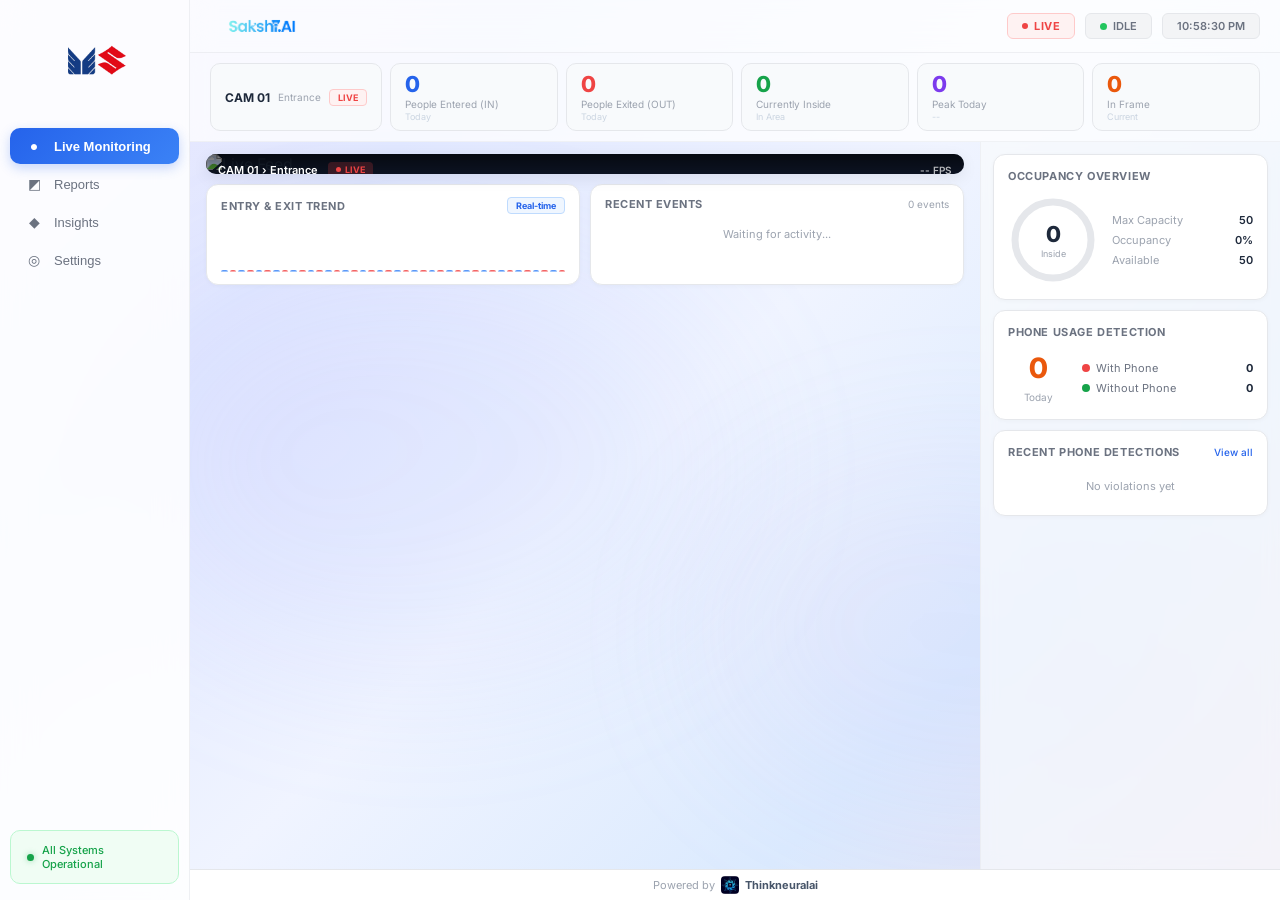
==== templates/index.html @ 78cb06c7 "UI Changes" ====
<!doctype html>
<html lang="en">
<head>
  <meta charset="utf-8"/>
  <meta name="viewport" content="width=device-width,initial-scale=1"/>
  <title>SakshiAI — Live Monitoring</title>
  <link href="https://fonts.googleapis.com/css2?family=Inter:wght@400;500;600;700;800&display=swap" rel="stylesheet">
  <link rel="stylesheet" href="/static/dashboard.css">
</head>
<body>
<div class="shell">
  <!-- Sidebar -->
  <aside class="sidebar">
    <div class="logo"><img src="/static/Maruti.png" alt="Maruti"></div>
    <nav class="nav">
      <button class="nav-btn active" data-page="live"><span class="ico">●</span>Live Monitoring</button>
      <button class="nav-btn" data-page="reports"><span class="ico">◩</span>Reports</button>
      <button class="nav-btn" data-page="insights"><span class="ico">◆</span>Insights</button>
      <button class="nav-btn" data-page="settings"><span class="ico">◎</span>Settings</button>
    </nav>
    <div class="sys-status"><span class="sys-dot"></span>All Systems Operational</div>

  </aside>

  <div class="main">
    <!-- Header -->
    <div class="header">
      <div class="header-left">
        <img src="/static/Sakshi.png" alt="Sakshi AI" style="height:32px;width:auto">
      </div>
      <div class="header-right">
        <span class="live-pill"><span class="lp-dot"></span>LIVE</span>
        <div class="status-pill"><span class="status-dot idle" id="statusDot"></span><span id="statusText">IDLE</span></div>
        <div class="clock-pill" id="clockPill">--:-- PM</div>
      </div>
    </div>

    <!-- Top Stats Bar -->
    <div class="top-stats">
      <div class="ts-cam"><span class="ts-cam-label">CAM 01</span><span class="ts-cam-loc">Entrance</span><span class="ts-live">LIVE</span></div>
      <div class="ts-card"><div class="ts-val blue" id="tsIn">0</div><div class="ts-label">People Entered (IN)</div><div class="ts-sub">Today</div></div>
      <div class="ts-card"><div class="ts-val red" id="tsOut">0</div><div class="ts-label">People Exited (OUT)</div><div class="ts-sub">Today</div></div>
      <div class="ts-card"><div class="ts-val green" id="tsInside">0</div><div class="ts-label">Currently Inside</div><div class="ts-sub">In Area</div></div>
      <div class="ts-card"><div class="ts-val purple" id="tsPeak">0</div><div class="ts-label">Peak Today</div><div class="ts-sub" id="tsPeakTime">--</div></div>
      <div class="ts-card"><div class="ts-val orange" id="tsHeads">0</div><div class="ts-label">In Frame</div><div class="ts-sub">Current</div></div>
    </div>

    <!-- Live Page -->
    <div class="page active" id="pg-live">
      <div class="content">
        <div class="left-col">
          <!-- Video -->
          <div class="video-card">
            <div class="vid-top"><span class="vid-label">CAM 01 › Entrance</span><span class="vid-live"><span class="vl-dot"></span>LIVE</span><span class="vid-fps" id="vidFps">-- FPS</span></div>
            <img id="videoFeed" src="/video_feed" alt="Live Feed">
          </div>

          <!-- Bottom Charts Row -->
          <div class="charts-row">
            <div class="chart-card">
              <div class="cc-header"><span class="cc-title">Entry &amp; Exit Trend</span><span class="cc-badge">Real-time</span></div>
              <div class="chart-bars" id="trendChart"></div>
            </div>
            <div class="chart-card">
              <div class="cc-header"><span class="cc-title">Recent Events</span><span class="cc-link" id="evtCount">0 events</span></div>
              <div class="events-list" id="eventsList"><div class="evt-empty">Waiting for activity...</div></div>
            </div>
          </div>
        </div>

        <!-- Right Panel -->
        <div class="right-col">
          <!-- Occupancy -->
          <div class="rp-card">
            <div class="rp-title">Occupancy Overview</div>
            <div class="occ-row">
              <div class="occ-gauge">
                <svg width="90" height="90" viewBox="0 0 90 90">
                  <defs><linearGradient id="gG" x1="0%" y1="0%" x2="100%" y2="0%"><stop offset="0%" stop-color="#3B82F6"/><stop offset="100%" stop-color="#60A5FA"/></linearGradient></defs>
                  <circle cx="45" cy="45" r="38" fill="none" stroke="#E5E7EB" stroke-width="7"/>
                  <circle id="occRing" cx="45" cy="45" r="38" fill="none" stroke="url(#gG)" stroke-width="7" stroke-linecap="round" stroke-dasharray="239" stroke-dashoffset="239" transform="rotate(-90 45 45)"/>
                </svg>
                <div class="occ-center"><span id="occVal">0</span><small>Inside</small></div>
              </div>
              <div class="occ-details">
                <div class="occ-row-item"><span>Max Capacity</span><span>50</span></div>
                <div class="occ-row-item"><span>Occupancy</span><span id="occPct">0%</span></div>
                <div class="occ-row-item"><span>Available</span><span id="occAvail">50</span></div>
              </div>
            </div>
          </div>

          <!-- Phone Detection -->
          <div class="rp-card">
            <div class="rp-title">Phone Usage Detection</div>
            <div class="phone-row">
              <div class="phone-count"><span class="pc-val" id="phoneTotal">0</span><small>Today</small></div>
              <div class="phone-bars">
                <div class="pb-item"><span class="pb-dot red"></span><span>With Phone</span><span class="pb-num" id="phoneWith">0</span></div>
                <div class="pb-item"><span class="pb-dot green"></span><span>Without Phone</span><span class="pb-num" id="phoneWithout">0</span></div>
              </div>
            </div>
          </div>

          <!-- Recent Violations -->
          <div class="rp-card">
            <div class="rp-title">Recent Phone Detections<span class="rp-link">View all</span></div>
            <div class="viol-list" id="violList"><div class="evt-empty">No violations yet</div></div>
          </div>
        </div>
      </div>
      <div class="footer">Powered by <img src="/static/thinkneuralai_logo.jpg" alt="TNai"> <strong>Thinkneuralai</strong></div>
    </div>

    <!-- Other Pages -->
    <div class="page" id="pg-reports"><div class="placeholder-page"><div class="ph-icon">◩</div><h2>Reports</h2><p>Historical analytics and daily reports</p></div></div>
    <div class="page" id="pg-insights"><div class="placeholder-page"><div class="ph-icon">◆</div><h2>Insights</h2><p>AI-powered trend analysis</p></div></div>
    <div class="page" id="pg-settings"><div class="placeholder-page"><div class="ph-icon">◎</div><h2>Settings</h2><p>System configuration</p></div></div>
  </div>
</div>
<script src="/static/dashboard.js"></script>
</body>
</html>
---- static/dashboard.css ----
*{box-sizing:border-box;margin:0;padding:0}
body{font-family:'Inter',sans-serif;background:linear-gradient(135deg,#EDE9FE 0%,#E0E7FF 25%,#F0F4FF 50%,#DBEAFE 75%,#E8E0F0 100%);color:#1E293B;min-height:100vh;overflow:hidden;position:relative}
body::before,body::after{content:'';position:fixed;border-radius:50%;filter:blur(80px);opacity:.35;z-index:0;pointer-events:none;animation:float 20s ease-in-out infinite}
body::before{width:600px;height:400px;background:linear-gradient(135deg,rgba(196,181,253,.5),rgba(165,180,252,.4),rgba(191,219,254,.3));top:30%;left:10%;animation-delay:0s}
body::after{width:500px;height:350px;background:linear-gradient(135deg,rgba(252,211,220,.4),rgba(196,181,253,.3),rgba(165,180,252,.4));bottom:10%;right:5%;animation-delay:-10s}
@keyframes float{0%,100%{transform:translate(0,0) rotate(0deg)}25%{transform:translate(30px,-20px) rotate(2deg)}50%{transform:translate(-20px,30px) rotate(-1deg)}75%{transform:translate(20px,10px) rotate(1deg)}}

.shell{display:grid;grid-template-columns:190px 1fr;height:100vh;position:relative;z-index:1}

/* Sidebar */
.sidebar{background:rgba(255,255,255,.85);backdrop-filter:blur(16px);display:flex;flex-direction:column;padding:16px 0;border-right:1px solid rgba(229,231,235,.6);height:100vh}
.logo{display:flex;align-items:center;justify-content:center;padding:4px 16px;margin-bottom:24px}
.logo img{width:80px;height:auto;object-fit:contain}
.logo span{font-size:16px;font-weight:800;color:#1E293B;letter-spacing:-.3px}
.nav{display:flex;flex-direction:column;gap:2px;padding:0 10px;flex:1}
.nav-btn{display:flex;align-items:center;gap:10px;padding:10px 14px;border-radius:10px;border:none;background:none;cursor:pointer;color:#6B7280;font-size:13px;font-weight:500;transition:all .15s;width:100%;text-align:left}
.nav-btn:hover{background:#F3F4F6;color:#1E293B}
.nav-btn.active{background:linear-gradient(135deg,#2563EB,#3B82F6);color:#fff;font-weight:600;box-shadow:0 4px 12px rgba(37,99,235,.25)}
.nav-btn .ico{font-size:14px;width:20px;text-align:center}
.sys-status{display:flex;align-items:center;gap:8px;padding:12px 16px;margin:0 10px;border-radius:10px;background:#F0FDF4;font-size:11px;color:#16A34A;font-weight:500;border:1px solid #BBF7D0}
.sys-dot{width:7px;height:7px;border-radius:50%;background:#16A34A;box-shadow:0 0 6px rgba(22,163,74,.4)}
.sidebar-footer{padding:12px 16px;margin-top:12px;border-top:1px solid #E5E7EB;display:flex;align-items:center;justify-content:center}
.client-logo{height:36px;width:auto;object-fit:contain;opacity:.7}

/* Main */
.main{display:flex;flex-direction:column;height:100vh;overflow:hidden}

/* Header */
.header{display:flex;align-items:center;justify-content:space-between;padding:10px 20px;background:rgba(255,255,255,.8);backdrop-filter:blur(12px);border-bottom:1px solid rgba(229,231,235,.6)}
.header-left{display:flex;flex-direction:column;gap:2px}
.page-title{font-size:16px;font-weight:700;color:#1E293B}
.page-sub{font-size:11px;color:#9CA3AF}
.header-right{display:flex;align-items:center;gap:10px}
.live-pill{display:flex;align-items:center;gap:6px;padding:5px 14px;border-radius:6px;background:#FEF2F2;color:#EF4444;font-size:11px;font-weight:700;letter-spacing:.5px;border:1px solid #FECACA}
.lp-dot{width:6px;height:6px;border-radius:50%;background:#EF4444;animation:pulse 1.5s infinite}
.status-pill{display:flex;align-items:center;gap:6px;padding:5px 14px;border-radius:6px;background:#F3F4F6;font-size:11px;font-weight:600;color:#6B7280;border:1px solid #E5E7EB}
.status-dot{width:7px;height:7px;border-radius:50%}
.status-dot.idle{background:#22C55E}.status-dot.active{background:#22C55E;animation:pulse 1.5s infinite}.status-dot.error{background:#EF4444}
.clock-pill{padding:5px 14px;border-radius:6px;background:#F3F4F6;font-size:11px;font-weight:600;color:#6B7280;border:1px solid #E5E7EB}
@keyframes pulse{0%,100%{opacity:1}50%{opacity:.3}}

/* Top Stats */
.top-stats{display:flex;gap:8px;padding:10px 20px;background:rgba(255,255,255,.75);backdrop-filter:blur(10px);border-bottom:1px solid rgba(229,231,235,.5);overflow-x:auto}
.ts-cam{display:flex;align-items:center;gap:8px;padding:8px 14px;background:#F8FAFC;border-radius:10px;border:1px solid #E5E7EB;min-width:140px}
.ts-cam-label{font-size:12px;font-weight:700;color:#1E293B}
.ts-cam-loc{font-size:10px;color:#9CA3AF}
.ts-live{font-size:9px;font-weight:700;color:#EF4444;background:#FEF2F2;padding:2px 8px;border-radius:4px;margin-left:auto;border:1px solid #FECACA}
.ts-card{flex:1;padding:8px 14px;background:#F8FAFC;border-radius:10px;border:1px solid #E5E7EB;min-width:110px}
.ts-val{font-size:22px;font-weight:800;line-height:1.1}
.ts-val.blue{color:#2563EB}.ts-val.red{color:#EF4444}.ts-val.green{color:#16A34A}.ts-val.purple{color:#7C3AED}.ts-val.orange{color:#EA580C}
.ts-label{font-size:10px;color:#9CA3AF;margin-top:2px}
.ts-sub{font-size:9px;color:#CBD5E1;margin-top:1px}

/* Content */
.content{display:grid;grid-template-columns:1fr 300px;flex:1;overflow:hidden}
.left-col{padding:12px 16px;display:flex;flex-direction:column;gap:10px;overflow-y:auto}
.right-col{background:rgba(250,251,252,.7);backdrop-filter:blur(8px);border-left:1px solid rgba(229,231,235,.5);padding:12px;display:flex;flex-direction:column;gap:10px;overflow-y:auto}

/* Video */
.video-card{background:#0F172A;border-radius:12px;overflow:hidden;position:relative;box-shadow:0 4px 16px rgba(0,0,0,.08)}
.video-card img{width:100%;height:auto;object-fit:contain;display:block;max-height:50vh}
.vid-top{position:absolute;top:0;left:0;right:0;display:flex;align-items:center;gap:10px;padding:8px 12px;background:linear-gradient(to bottom,rgba(0,0,0,.6),transparent);z-index:2}
.vid-label{font-size:11px;font-weight:600;color:#fff}
.vid-live{display:flex;align-items:center;gap:4px;font-size:9px;font-weight:700;color:#EF4444;background:rgba(239,68,68,.2);padding:2px 8px;border-radius:4px}
.vl-dot{width:5px;height:5px;border-radius:50%;background:#EF4444;animation:pulse 1.2s infinite}
.vid-fps{margin-left:auto;font-size:10px;color:rgba(255,255,255,.7);font-weight:600}

/* Charts Row */
.charts-row{display:grid;grid-template-columns:1fr 1fr;gap:10px}
.chart-card{background:#fff;border-radius:12px;padding:12px 14px;border:1px solid #E5E7EB;box-shadow:0 1px 4px rgba(0,0,0,.03)}
.cc-header{display:flex;align-items:center;justify-content:space-between;margin-bottom:8px}
.cc-title{font-size:11px;font-weight:700;color:#6B7280;text-transform:uppercase;letter-spacing:.5px}
.cc-badge{font-size:9px;font-weight:700;color:#2563EB;background:#EFF6FF;padding:2px 8px;border-radius:4px;border:1px solid #BFDBFE}
.cc-link{font-size:10px;color:#9CA3AF}
.chart-bars{display:flex;align-items:flex-end;gap:2px;height:50px}
.chart-bar{flex:1;border-radius:2px 2px 0 0;min-height:2px;transition:height .3s}
.chart-bar.in{background:linear-gradient(to top,#BFDBFE,#3B82F6)}
.chart-bar.out{background:linear-gradient(to top,#FECACA,#EF4444)}

/* Events */
.events-list{display:flex;flex-direction:column;gap:6px;max-height:120px;overflow-y:auto}
.evt-item{display:flex;align-items:center;gap:8px;padding:6px 8px;background:#F8FAFC;border-radius:8px;font-size:11px;border:1px solid #F1F5F9}
.evt-dot{width:6px;height:6px;border-radius:50%;flex-shrink:0}
.evt-dot.in{background:#3B82F6}.evt-dot.out{background:#EF4444}.evt-dot.phone{background:#F59E0B}
.evt-text{flex:1;color:#475569}.evt-time{color:#9CA3AF;font-size:10px;white-space:nowrap}
.evt-empty{color:#9CA3AF;font-size:11px;padding:8px;text-align:center}

/* Right Panel Cards */
.rp-card{background:#fff;border-radius:12px;padding:14px;border:1px solid #E5E7EB;box-shadow:0 1px 4px rgba(0,0,0,.03)}
.rp-title{font-size:11px;font-weight:700;color:#6B7280;text-transform:uppercase;letter-spacing:.6px;margin-bottom:12px;display:flex;align-items:center;justify-content:space-between}
.rp-link{font-size:10px;color:#2563EB;cursor:pointer;text-transform:none;letter-spacing:0;font-weight:500}

/* Occupancy Gauge */
.occ-row{display:flex;align-items:center;gap:14px}
.occ-gauge{position:relative;width:90px;height:90px;flex-shrink:0}
.occ-center{position:absolute;top:50%;left:50%;transform:translate(-50%,-50%);text-align:center}
.occ-center span{font-size:22px;font-weight:800;color:#1E293B;display:block}
.occ-center small{font-size:9px;color:#9CA3AF;display:block;margin-top:1px}
.occ-details{flex:1;display:flex;flex-direction:column;gap:6px}
.occ-row-item{display:flex;justify-content:space-between;font-size:11px;color:#9CA3AF}
.occ-row-item span:last-child{color:#1E293B;font-weight:600}

/* Phone Detection */
.phone-row{display:flex;align-items:center;gap:14px}
.phone-count{text-align:center;min-width:60px}
.pc-val{font-size:28px;font-weight:800;color:#EA580C;display:block}
.phone-count small{font-size:10px;color:#9CA3AF}
.phone-bars{flex:1;display:flex;flex-direction:column;gap:6px}
.pb-item{display:flex;align-items:center;gap:6px;font-size:11px;color:#6B7280}
.pb-dot{width:8px;height:8px;border-radius:50%}
.pb-dot.red{background:#EF4444}.pb-dot.green{background:#16A34A}
.pb-num{margin-left:auto;font-weight:700;color:#1E293B}

/* Violations List */
.viol-list{display:flex;flex-direction:column;gap:6px;max-height:140px;overflow-y:auto}
.viol-item{display:flex;align-items:center;gap:8px;padding:6px 8px;background:#F8FAFC;border-radius:8px;font-size:11px;border:1px solid #F1F5F9}
.viol-item .vi-time{color:#9CA3AF;min-width:70px}.viol-item .vi-text{color:#475569;flex:1}
.viol-item .vi-thumb{width:28px;height:28px;border-radius:6px;object-fit:cover}

/* Footer */
.footer{text-align:center;padding:6px;font-size:11px;color:#9CA3AF;border-top:1px solid #E5E7EB;background:#fff;display:flex;align-items:center;justify-content:center;gap:6px;flex-shrink:0}
.footer img{height:18px;width:auto;border-radius:4px}.footer strong{color:#475569}

/* Pages */
.page{display:none}.page.active{display:flex;flex-direction:column;flex:1;overflow:hidden}
.placeholder-page{flex:1;display:flex;align-items:center;justify-content:center;flex-direction:column;gap:14px;padding:40px}
.ph-icon{width:64px;height:64px;border-radius:16px;background:#F3F4F6;display:flex;align-items:center;justify-content:center;font-size:24px;color:#2563EB;border:1px solid #E5E7EB}
.placeholder-page h2{font-size:18px;font-weight:700;color:#1E293B}
.placeholder-page p{color:#9CA3AF;font-size:12px}

/* SVG gauge override for light */
#occRing{stroke:url(#gG)}
circle.gauge-bg,circle[stroke="#1E293B"]{stroke:#E5E7EB!important}

/* Scrollbar */
::-webkit-scrollbar{width:4px;height:4px}
::-webkit-scrollbar-track{background:transparent}
::-webkit-scrollbar-thumb{background:#CBD5E1;border-radius:4px}
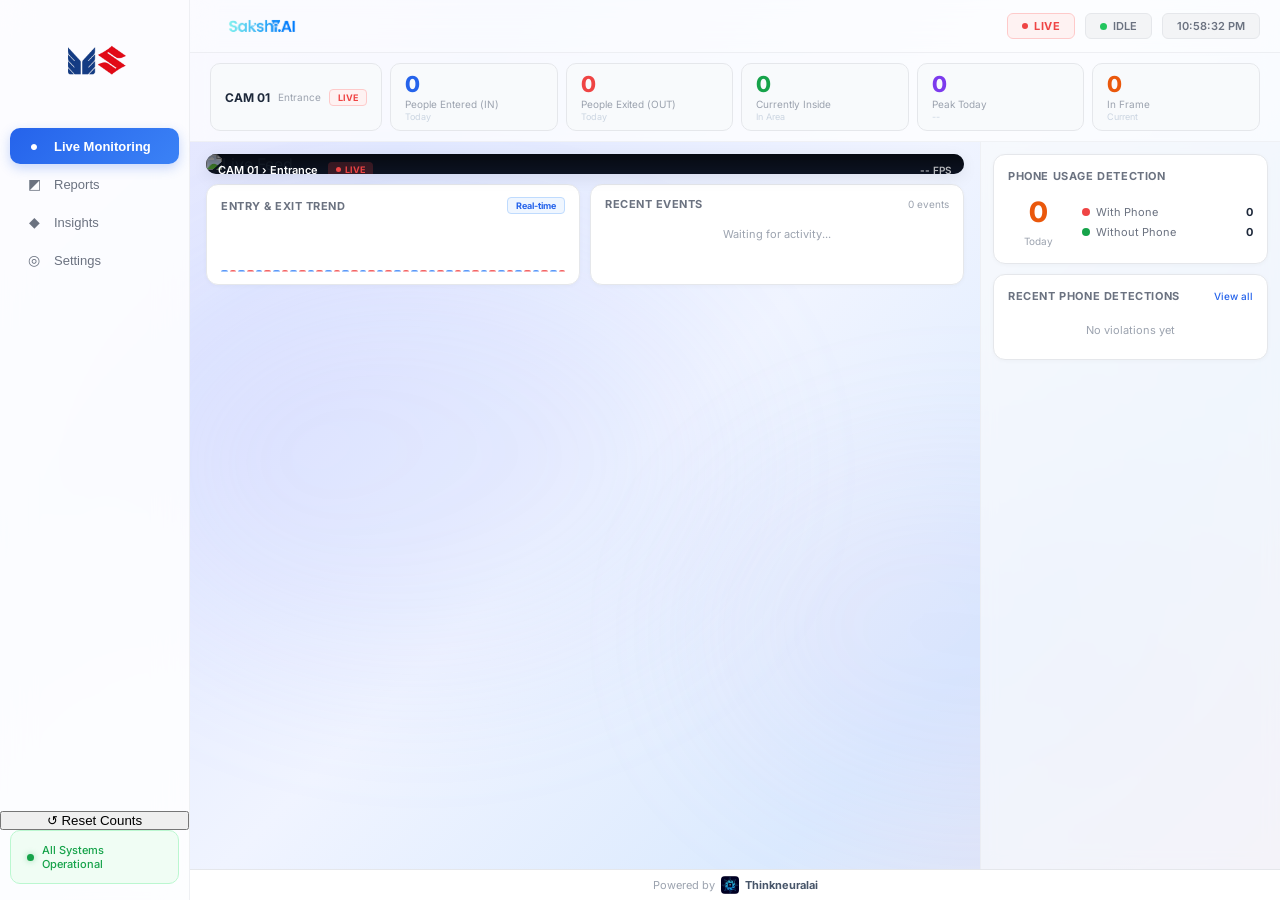
==== commit 8016cc45: "Occupancy Overview" ====
--- a/templates/index.html
+++ b/templates/index.html
@@ -18,6 +18,7 @@
       <button class="nav-btn" data-page="insights"><span class="ico">◆</span>Insights</button>
       <button class="nav-btn" data-page="settings"><span class="ico">◎</span>Settings</button>
     </nav>
+    <button class="reset-btn" id="resetCountsBtn" onclick="resetCounts()">↺ Reset Counts</button>
     <div class="sys-status"><span class="sys-dot"></span>All Systems Operational</div>
 
   </aside>
@@ -70,26 +71,6 @@
 
         <!-- Right Panel -->
         <div class="right-col">
-          <!-- Occupancy -->
-          <div class="rp-card">
-            <div class="rp-title">Occupancy Overview</div>
-            <div class="occ-row">
-              <div class="occ-gauge">
-                <svg width="90" height="90" viewBox="0 0 90 90">
-                  <defs><linearGradient id="gG" x1="0%" y1="0%" x2="100%" y2="0%"><stop offset="0%" stop-color="#3B82F6"/><stop offset="100%" stop-color="#60A5FA"/></linearGradient></defs>
-                  <circle cx="45" cy="45" r="38" fill="none" stroke="#E5E7EB" stroke-width="7"/>
-                  <circle id="occRing" cx="45" cy="45" r="38" fill="none" stroke="url(#gG)" stroke-width="7" stroke-linecap="round" stroke-dasharray="239" stroke-dashoffset="239" transform="rotate(-90 45 45)"/>
-                </svg>
-                <div class="occ-center"><span id="occVal">0</span><small>Inside</small></div>
-              </div>
-              <div class="occ-details">
-                <div class="occ-row-item"><span>Max Capacity</span><span>50</span></div>
-                <div class="occ-row-item"><span>Occupancy</span><span id="occPct">0%</span></div>
-                <div class="occ-row-item"><span>Available</span><span id="occAvail">50</span></div>
-              </div>
-            </div>
-          </div>
-
           <!-- Phone Detection -->
           <div class="rp-card">
             <div class="rp-title">Phone Usage Detection</div>
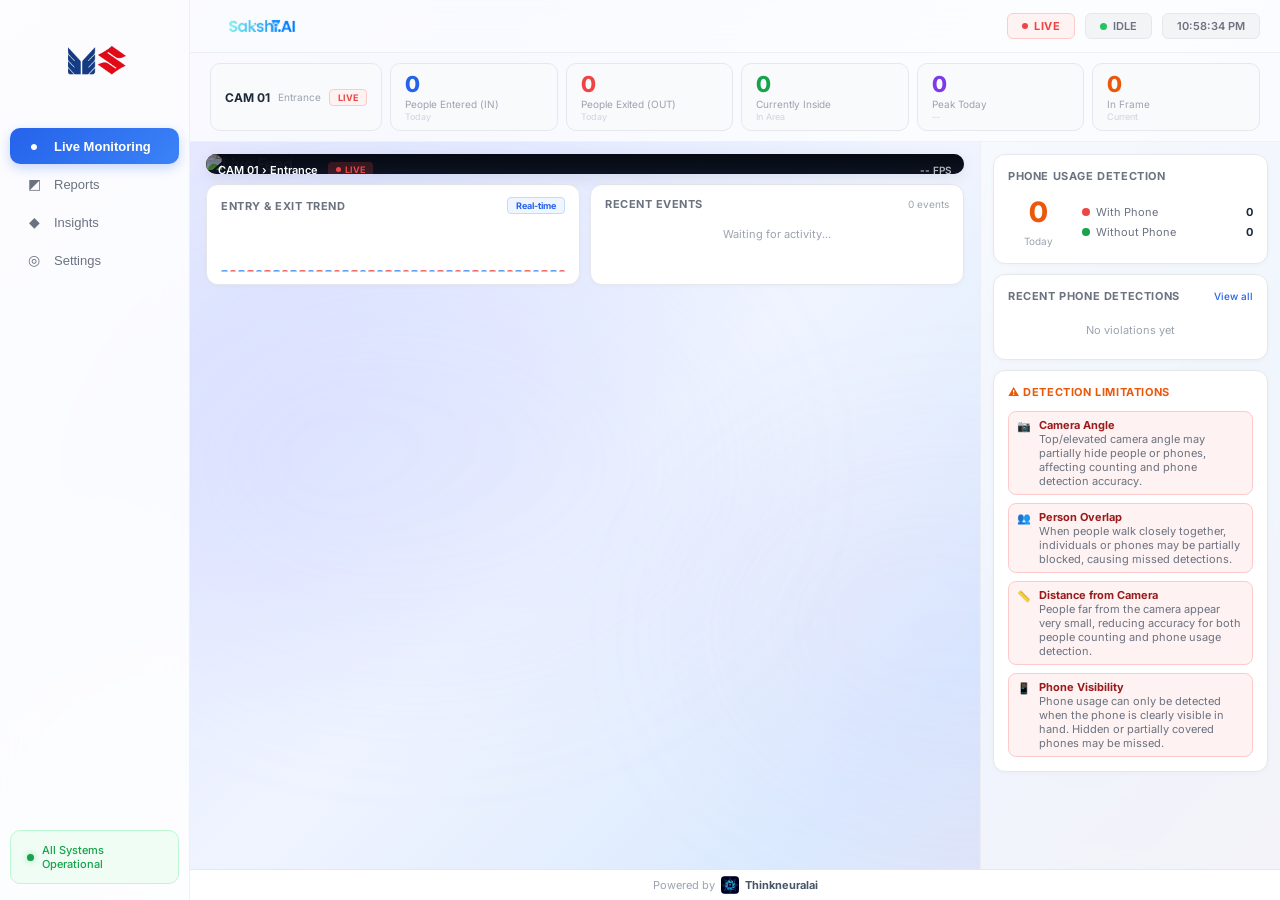
==== commit e6fd68d2: "Limitations" ====
--- a/templates/index.html
+++ b/templates/index.html
@@ -6,6 +6,7 @@
   <title>SakshiAI — Live Monitoring</title>
   <link href="https://fonts.googleapis.com/css2?family=Inter:wght@400;500;600;700;800&display=swap" rel="stylesheet">
   <link rel="stylesheet" href="/static/dashboard.css">
+  <script src="https://cdn.jsdelivr.net/npm/chart.js@4.4.0/dist/chart.umd.min.js"></script>
 </head>
 <body>
 <div class="shell">
@@ -18,7 +19,6 @@
       <button class="nav-btn" data-page="insights"><span class="ico">◆</span>Insights</button>
       <button class="nav-btn" data-page="settings"><span class="ico">◎</span>Settings</button>
     </nav>
-    <button class="reset-btn" id="resetCountsBtn" onclick="resetCounts()">↺ Reset Counts</button>
     <div class="sys-status"><span class="sys-dot"></span>All Systems Operational</div>
 
   </aside>
@@ -88,13 +88,167 @@
             <div class="rp-title">Recent Phone Detections<span class="rp-link">View all</span></div>
             <div class="viol-list" id="violList"><div class="evt-empty">No violations yet</div></div>
           </div>
+
+          <!-- Detection Limitations / Contingencies -->
+          <div class="rp-card">
+            <div class="rp-title" style="color:#EA580C">⚠ Detection Limitations</div>
+            <div style="display:flex;flex-direction:column;gap:8px">
+              <div style="display:flex;align-items:flex-start;gap:8px;padding:6px 8px;background:#FEF2F2;border-radius:8px;font-size:11px;border:1px solid #FECACA">
+                <span style="flex-shrink:0;margin-top:1px">📷</span>
+                <div><strong style="color:#991B1B">Camera Angle</strong><br><span style="color:#6B7280">Top/elevated camera angle may partially hide people or phones, affecting counting and phone detection accuracy.</span></div>
+              </div>
+              <div style="display:flex;align-items:flex-start;gap:8px;padding:6px 8px;background:#FEF2F2;border-radius:8px;font-size:11px;border:1px solid #FECACA">
+                <span style="flex-shrink:0;margin-top:1px">👥</span>
+                <div><strong style="color:#991B1B">Person Overlap</strong><br><span style="color:#6B7280">When people walk closely together, individuals or phones may be partially blocked, causing missed detections.</span></div>
+              </div>
+              <div style="display:flex;align-items:flex-start;gap:8px;padding:6px 8px;background:#FEF2F2;border-radius:8px;font-size:11px;border:1px solid #FECACA">
+                <span style="flex-shrink:0;margin-top:1px">📏</span>
+                <div><strong style="color:#991B1B">Distance from Camera</strong><br><span style="color:#6B7280">People far from the camera appear very small, reducing accuracy for both people counting and phone usage detection.</span></div>
+              </div>
+
+              <div style="display:flex;align-items:flex-start;gap:8px;padding:6px 8px;background:#FEF2F2;border-radius:8px;font-size:11px;border:1px solid #FECACA">
+                <span style="flex-shrink:0;margin-top:1px">📱</span>
+                <div><strong style="color:#991B1B">Phone Visibility</strong><br><span style="color:#6B7280">Phone usage can only be detected when the phone is clearly visible in hand. Hidden or partially covered phones may be missed.</span></div>
+              </div>
+            </div>
+          </div>
         </div>
       </div>
       <div class="footer">Powered by <img src="/static/thinkneuralai_logo.jpg" alt="TNai"> <strong>Thinkneuralai</strong></div>
     </div>
 
-    <!-- Other Pages -->
-    <div class="page" id="pg-reports"><div class="placeholder-page"><div class="ph-icon">◩</div><h2>Reports</h2><p>Historical analytics and daily reports</p></div></div>
+    <!-- Reports Page -->
+    <div class="page" id="pg-reports">
+      <div style="padding:16px 20px;display:flex;flex-direction:column;gap:16px;overflow-y:auto;flex:1">
+        <!-- Page Header -->
+        <div style="display:flex;align-items:center;justify-content:space-between">
+          <div>
+            <div style="font-size:18px;font-weight:700;color:#1E293B">📊 Daily Reports</div>
+            <div style="font-size:11px;color:#9CA3AF;margin-top:2px">Summary of today's activity and violations</div>
+          </div>
+          <div style="display:flex;align-items:center;gap:8px">
+            <input type="date" id="reportDate" style="padding:6px 12px;border:1px solid #E5E7EB;border-radius:8px;font-size:12px;color:#1E293B;background:#fff;font-family:Inter,sans-serif">
+            <button onclick="refreshReports()" style="padding:6px 16px;background:linear-gradient(135deg,#2563EB,#3B82F6);color:#fff;border:none;border-radius:8px;font-size:12px;font-weight:600;cursor:pointer">Refresh</button>
+          </div>
+        </div>
+
+        <!-- Summary Cards -->
+        <div style="display:grid;grid-template-columns:repeat(4,1fr);gap:12px">
+          <div style="background:#fff;border-radius:12px;padding:16px;border:1px solid #E5E7EB;text-align:center">
+            <div style="font-size:10px;font-weight:700;color:#9CA3AF;text-transform:uppercase;letter-spacing:.5px">Total IN</div>
+            <div id="rptIn" style="font-size:32px;font-weight:800;color:#2563EB;margin:6px 0">0</div>
+            <div style="font-size:10px;color:#9CA3AF">People entered</div>
+          </div>
+          <div style="background:#fff;border-radius:12px;padding:16px;border:1px solid #E5E7EB;text-align:center">
+            <div style="font-size:10px;font-weight:700;color:#9CA3AF;text-transform:uppercase;letter-spacing:.5px">Total OUT</div>
+            <div id="rptOut" style="font-size:32px;font-weight:800;color:#EF4444;margin:6px 0">0</div>
+            <div style="font-size:10px;color:#9CA3AF">People exited</div>
+          </div>
+          <div style="background:#fff;border-radius:12px;padding:16px;border:1px solid #E5E7EB;text-align:center">
+            <div style="font-size:10px;font-weight:700;color:#9CA3AF;text-transform:uppercase;letter-spacing:.5px">Currently Inside</div>
+            <div id="rptNet" style="font-size:32px;font-weight:800;color:#16A34A;margin:6px 0">0</div>
+            <div style="font-size:10px;color:#9CA3AF">Net occupancy</div>
+          </div>
+          <div style="background:#fff;border-radius:12px;padding:16px;border:1px solid #E5E7EB;text-align:center">
+            <div style="font-size:10px;font-weight:700;color:#9CA3AF;text-transform:uppercase;letter-spacing:.5px">Phone Violations</div>
+            <div id="rptViolations" style="font-size:32px;font-weight:800;color:#EA580C;margin:6px 0">0</div>
+            <div style="font-size:10px;color:#9CA3AF">Detections today</div>
+          </div>
+        </div>
+
+        <!-- Charts Row: Historical Data -->
+        <div style="display:grid;grid-template-columns:1fr 1fr;gap:12px">
+          <div style="background:#fff;border-radius:12px;padding:16px;border:1px solid #E5E7EB">
+            <div style="display:flex;align-items:center;justify-content:space-between;margin-bottom:8px">
+              <div style="font-size:13px;font-weight:700;color:#1E293B">📈 Hourly Traffic</div>
+              <div style="font-size:10px;color:#9CA3AF">Selected date</div>
+            </div>
+            <div style="position:relative;height:200px"><canvas id="rptHourlyChart"></canvas></div>
+          </div>
+          <div style="background:#fff;border-radius:12px;padding:16px;border:1px solid #E5E7EB">
+            <div style="display:flex;align-items:center;justify-content:space-between;margin-bottom:8px">
+              <div style="font-size:13px;font-weight:700;color:#1E293B">📱 Hourly Violations</div>
+              <div style="font-size:10px;color:#9CA3AF">Selected date</div>
+            </div>
+            <div style="position:relative;height:200px"><canvas id="rptViolChart"></canvas></div>
+          </div>
+        </div>
+
+        <!-- Weekly Chart -->
+        <div style="background:#fff;border-radius:12px;padding:16px;border:1px solid #E5E7EB">
+          <div style="display:flex;align-items:center;justify-content:space-between;margin-bottom:8px">
+            <div style="font-size:13px;font-weight:700;color:#1E293B">📊 Weekly Overview (Last 7 Days)</div>
+            <div style="font-size:10px;color:#9CA3AF">Daily totals</div>
+          </div>
+          <div style="position:relative;height:180px"><canvas id="rptWeeklyChart"></canvas></div>
+        </div>
+
+        <!-- People Count Summary Table -->
+        <div style="background:#fff;border-radius:12px;padding:16px;border:1px solid #E5E7EB">
+          <div style="display:flex;align-items:center;justify-content:space-between;margin-bottom:12px">
+            <div style="font-size:13px;font-weight:700;color:#1E293B">👥 People Count Summary</div>
+            <div style="font-size:10px;color:#9CA3AF">Auto-updated every 5 seconds</div>
+          </div>
+          <table style="width:100%;border-collapse:collapse;font-size:12px">
+            <thead>
+              <tr style="background:#F8FAFC">
+                <th style="padding:10px 12px;text-align:left;color:#6B7280;font-weight:600;border-bottom:2px solid #E5E7EB">Metric</th>
+                <th style="padding:10px 12px;text-align:center;color:#6B7280;font-weight:600;border-bottom:2px solid #E5E7EB">Count</th>
+                <th style="padding:10px 12px;text-align:left;color:#6B7280;font-weight:600;border-bottom:2px solid #E5E7EB">Status</th>
+              </tr>
+            </thead>
+            <tbody>
+              <tr>
+                <td style="padding:10px 12px;border-bottom:1px solid #F1F5F9;color:#1E293B;font-weight:500">🔵 People Entered (IN)</td>
+                <td id="rptTblIn" style="padding:10px 12px;text-align:center;border-bottom:1px solid #F1F5F9;font-weight:700;color:#2563EB">0</td>
+                <td style="padding:10px 12px;border-bottom:1px solid #F1F5F9"><span style="padding:2px 8px;border-radius:4px;background:#EFF6FF;color:#2563EB;font-size:10px;font-weight:600">Tracking</span></td>
+              </tr>
+              <tr>
+                <td style="padding:10px 12px;border-bottom:1px solid #F1F5F9;color:#1E293B;font-weight:500">🔴 People Exited (OUT)</td>
+                <td id="rptTblOut" style="padding:10px 12px;text-align:center;border-bottom:1px solid #F1F5F9;font-weight:700;color:#EF4444">0</td>
+                <td style="padding:10px 12px;border-bottom:1px solid #F1F5F9"><span style="padding:2px 8px;border-radius:4px;background:#FEF2F2;color:#EF4444;font-size:10px;font-weight:600">Tracking</span></td>
+              </tr>
+              <tr>
+                <td style="padding:10px 12px;border-bottom:1px solid #F1F5F9;color:#1E293B;font-weight:500">🟢 Net Inside</td>
+                <td id="rptTblNet" style="padding:10px 12px;text-align:center;border-bottom:1px solid #F1F5F9;font-weight:700;color:#16A34A">0</td>
+                <td style="padding:10px 12px;border-bottom:1px solid #F1F5F9"><span style="padding:2px 8px;border-radius:4px;background:#F0FDF4;color:#16A34A;font-size:10px;font-weight:600">Live</span></td>
+              </tr>
+              <tr>
+                <td style="padding:10px 12px;color:#1E293B;font-weight:500">🟠 In Frame (Current)</td>
+                <td id="rptTblHeads" style="padding:10px 12px;text-align:center;font-weight:700;color:#EA580C">0</td>
+                <td style="padding:10px 12px"><span style="padding:2px 8px;border-radius:4px;background:#FFF7ED;color:#EA580C;font-size:10px;font-weight:600">Real-time</span></td>
+              </tr>
+            </tbody>
+          </table>
+        </div>
+
+        <!-- Violation Log Table -->
+        <div style="background:#fff;border-radius:12px;padding:16px;border:1px solid #E5E7EB">
+          <div style="display:flex;align-items:center;justify-content:space-between;margin-bottom:12px">
+            <div style="font-size:13px;font-weight:700;color:#1E293B">📱 Phone Violation Log</div>
+            <div id="rptViolCount" style="font-size:10px;color:#9CA3AF">0 violations recorded</div>
+          </div>
+          <div id="rptViolTable" style="max-height:300px;overflow-y:auto">
+            <table style="width:100%;border-collapse:collapse;font-size:12px">
+              <thead style="position:sticky;top:0;background:#F8FAFC;z-index:1">
+                <tr>
+                  <th style="padding:10px 12px;text-align:left;color:#6B7280;font-weight:600;border-bottom:2px solid #E5E7EB">#</th>
+                  <th style="padding:10px 12px;text-align:left;color:#6B7280;font-weight:600;border-bottom:2px solid #E5E7EB">Timestamp</th>
+                  <th style="padding:10px 12px;text-align:center;color:#6B7280;font-weight:600;border-bottom:2px solid #E5E7EB">Frame</th>
+                  <th style="padding:10px 12px;text-align:center;color:#6B7280;font-weight:600;border-bottom:2px solid #E5E7EB">Evidence</th>
+                </tr>
+              </thead>
+              <tbody id="rptViolBody">
+                <tr><td colspan="4" style="padding:20px;text-align:center;color:#9CA3AF">No violations recorded yet</td></tr>
+              </tbody>
+            </table>
+          </div>
+        </div>
+
+        <!-- Footer -->
+        <div style="text-align:center;padding:8px;font-size:10px;color:#9CA3AF">Report generated in real-time • Data resets on system restart</div>
+      </div>
+    </div>
     <div class="page" id="pg-insights"><div class="placeholder-page"><div class="ph-icon">◆</div><h2>Insights</h2><p>AI-powered trend analysis</p></div></div>
     <div class="page" id="pg-settings"><div class="placeholder-page"><div class="ph-icon">◎</div><h2>Settings</h2><p>System configuration</p></div></div>
   </div>
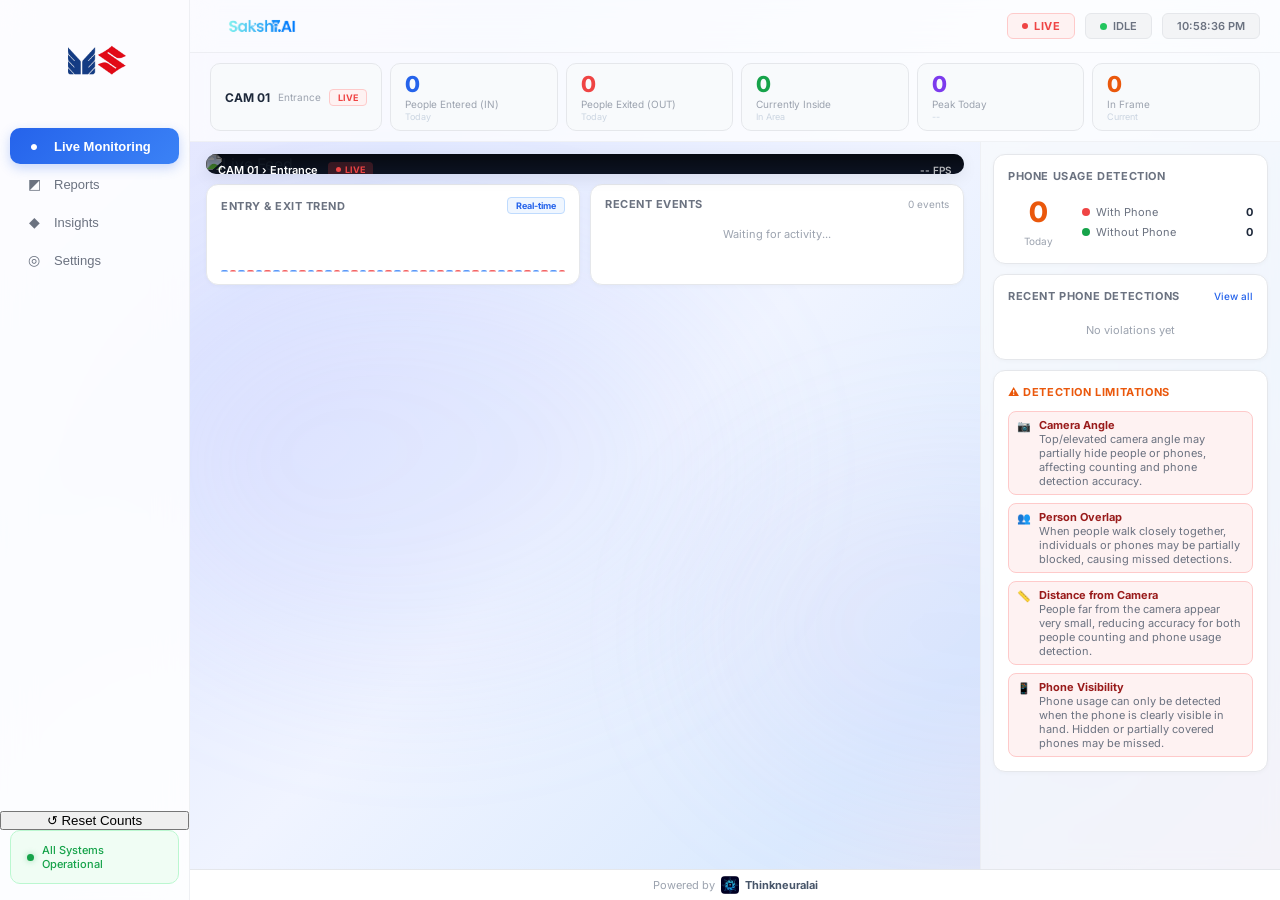
==== commit 952138e2: "Merge branch 'developer' of https://github.com/Athulv0/maruti into developer" ====
--- a/templates/index.html
+++ b/templates/index.html
@@ -19,6 +19,7 @@
       <button class="nav-btn" data-page="insights"><span class="ico">◆</span>Insights</button>
       <button class="nav-btn" data-page="settings"><span class="ico">◎</span>Settings</button>
     </nav>
+    <button class="reset-btn" id="resetCountsBtn" onclick="resetCounts()">↺ Reset Counts</button>
     <div class="sys-status"><span class="sys-dot"></span>All Systems Operational</div>
 
   </aside>
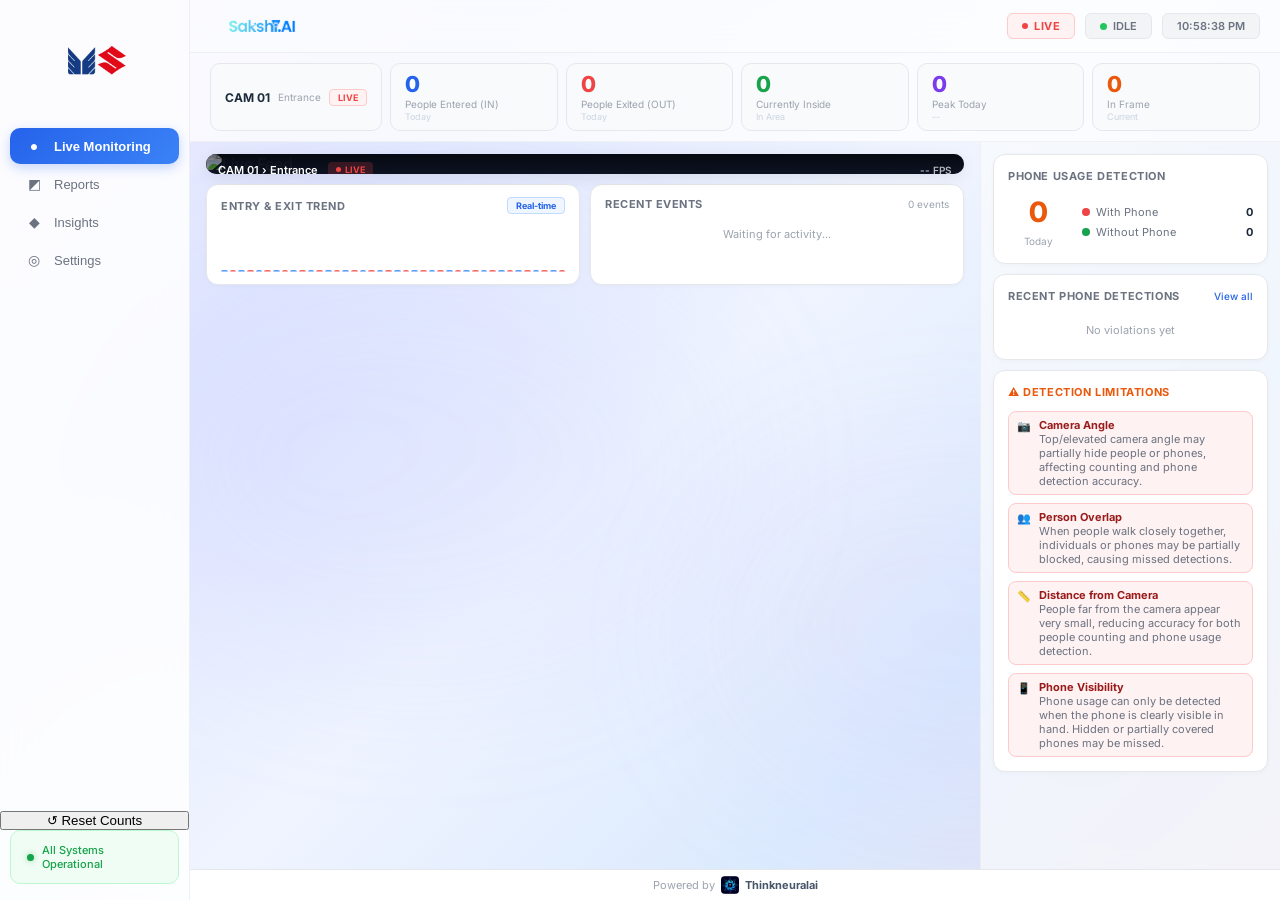
==== commit 595e9e6e: "Excel" ====
--- a/templates/index.html
+++ b/templates/index.html
@@ -127,9 +127,13 @@
             <div style="font-size:18px;font-weight:700;color:#1E293B">📊 Daily Reports</div>
             <div style="font-size:11px;color:#9CA3AF;margin-top:2px">Summary of today's activity and violations</div>
           </div>
-          <div style="display:flex;align-items:center;gap:8px">
+          <div style="display:flex;align-items:center;gap:8px;flex-wrap:wrap">
             <input type="date" id="reportDate" style="padding:6px 12px;border:1px solid #E5E7EB;border-radius:8px;font-size:12px;color:#1E293B;background:#fff;font-family:Inter,sans-serif">
             <button onclick="refreshReports()" style="padding:6px 16px;background:linear-gradient(135deg,#2563EB,#3B82F6);color:#fff;border:none;border-radius:8px;font-size:12px;font-weight:600;cursor:pointer">Refresh</button>
+            <div style="width:1px;height:24px;background:#E5E7EB"></div>
+            <button onclick="downloadDailyCSV()" style="padding:6px 14px;background:#fff;color:#1E293B;border:1px solid #E5E7EB;border-radius:8px;font-size:11px;font-weight:600;cursor:pointer;display:flex;align-items:center;gap:4px" onmouseover="this.style.background='#F8FAFC'" onmouseout="this.style.background='#fff'">📥 Daily Report</button>
+            <button onclick="downloadWeeklyCSV()" style="padding:6px 14px;background:#fff;color:#1E293B;border:1px solid #E5E7EB;border-radius:8px;font-size:11px;font-weight:600;cursor:pointer;display:flex;align-items:center;gap:4px" onmouseover="this.style.background='#F8FAFC'" onmouseout="this.style.background='#fff'">📥 Weekly Report</button>
+            <button onclick="downloadViolationsCSV()" style="padding:6px 14px;background:#fff;color:#EA580C;border:1px solid #FECACA;border-radius:8px;font-size:11px;font-weight:600;cursor:pointer;display:flex;align-items:center;gap:4px" onmouseover="this.style.background='#FEF2F2'" onmouseout="this.style.background='#fff'">📥 Violations</button>
           </div>
         </div>
 
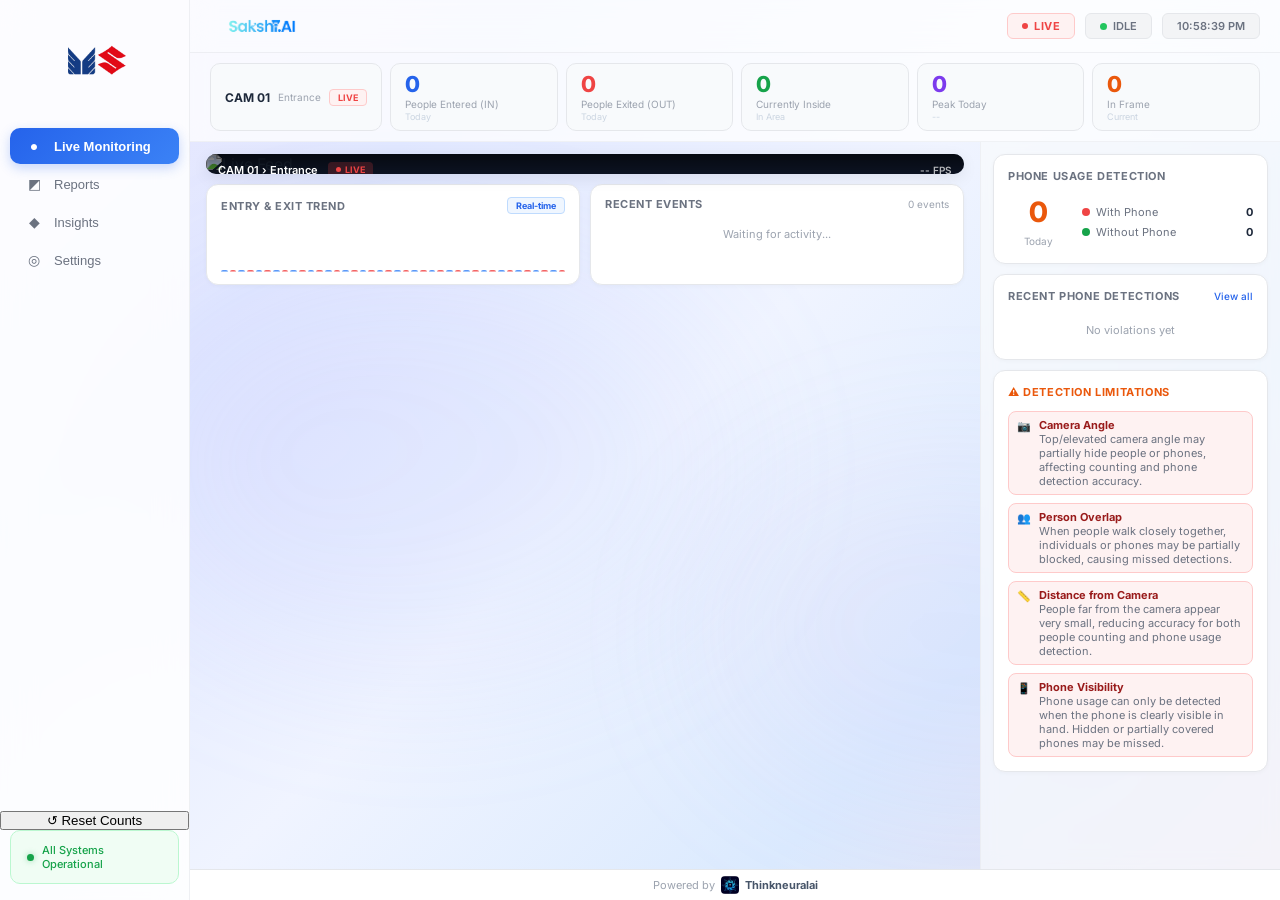
==== commit 2b47d7ca: "Excel + Dual Mode" ====
--- a/templates/index.html
+++ b/templates/index.html
@@ -7,6 +7,7 @@
   <link href="https://fonts.googleapis.com/css2?family=Inter:wght@400;500;600;700;800&display=swap" rel="stylesheet">
   <link rel="stylesheet" href="/static/dashboard.css">
   <script src="https://cdn.jsdelivr.net/npm/chart.js@4.4.0/dist/chart.umd.min.js"></script>
+  <script src="https://cdn.jsdelivr.net/npm/xlsx@0.18.5/dist/xlsx.full.min.js"></script>
 </head>
 <body>
 <div class="shell">
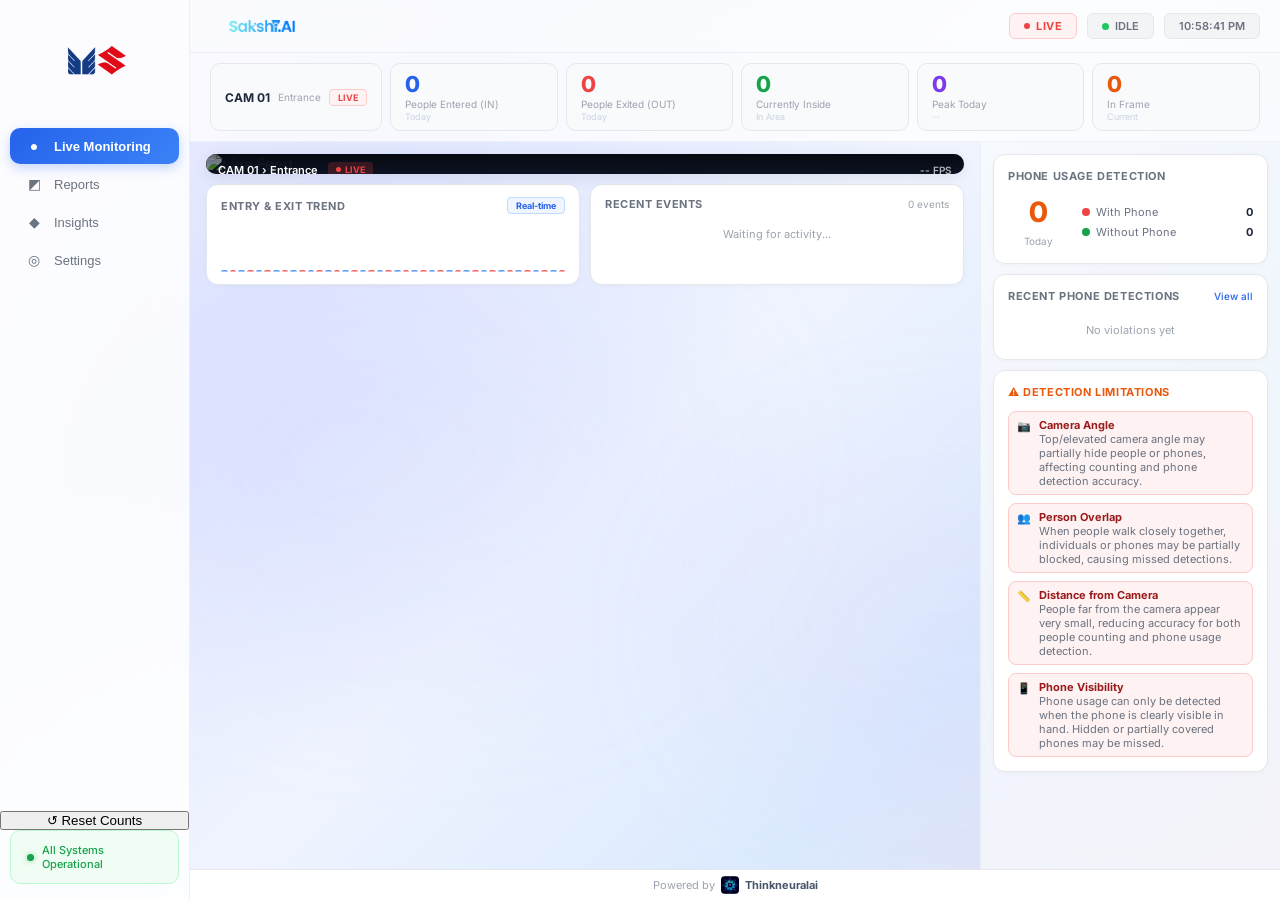
==== commit eb2927bd: "Change" ====
--- a/templates/index.html
+++ b/templates/index.html
@@ -135,6 +135,7 @@
             <button onclick="downloadDailyCSV()" style="padding:6px 14px;background:#fff;color:#1E293B;border:1px solid #E5E7EB;border-radius:8px;font-size:11px;font-weight:600;cursor:pointer;display:flex;align-items:center;gap:4px" onmouseover="this.style.background='#F8FAFC'" onmouseout="this.style.background='#fff'">📥 Daily Report</button>
             <button onclick="downloadWeeklyCSV()" style="padding:6px 14px;background:#fff;color:#1E293B;border:1px solid #E5E7EB;border-radius:8px;font-size:11px;font-weight:600;cursor:pointer;display:flex;align-items:center;gap:4px" onmouseover="this.style.background='#F8FAFC'" onmouseout="this.style.background='#fff'">📥 Weekly Report</button>
             <button onclick="downloadViolationsCSV()" style="padding:6px 14px;background:#fff;color:#EA580C;border:1px solid #FECACA;border-radius:8px;font-size:11px;font-weight:600;cursor:pointer;display:flex;align-items:center;gap:4px" onmouseover="this.style.background='#FEF2F2'" onmouseout="this.style.background='#fff'">📥 Violations</button>
+            <button onclick="openClientReport()" style="padding:6px 14px;background:linear-gradient(135deg,#7C3AED,#9333EA);color:#fff;border:none;border-radius:8px;font-size:11px;font-weight:600;cursor:pointer;display:flex;align-items:center;gap:4px">📄 Client Report</button>
           </div>
         </div>
 
@@ -241,7 +242,8 @@
                   <th style="padding:10px 12px;text-align:left;color:#6B7280;font-weight:600;border-bottom:2px solid #E5E7EB">#</th>
                   <th style="padding:10px 12px;text-align:left;color:#6B7280;font-weight:600;border-bottom:2px solid #E5E7EB">Timestamp</th>
                   <th style="padding:10px 12px;text-align:center;color:#6B7280;font-weight:600;border-bottom:2px solid #E5E7EB">Frame</th>
-                  <th style="padding:10px 12px;text-align:center;color:#6B7280;font-weight:600;border-bottom:2px solid #E5E7EB">Evidence</th>
+                  <th style="padding:10px 12px;text-align:center;color:#6B7280;font-weight:600;border-bottom:2px solid #E5E7EB">Snapshots</th>
+                  <th style="padding:10px 12px;text-align:center;color:#6B7280;font-weight:600;border-bottom:2px solid #E5E7EB">Action</th>
                 </tr>
               </thead>
               <tbody id="rptViolBody">
@@ -256,7 +258,45 @@
       </div>
     </div>
     <div class="page" id="pg-insights"><div class="placeholder-page"><div class="ph-icon">◆</div><h2>Insights</h2><p>AI-powered trend analysis</p></div></div>
-    <div class="page" id="pg-settings"><div class="placeholder-page"><div class="ph-icon">◎</div><h2>Settings</h2><p>System configuration</p></div></div>
+    <div class="page" id="pg-settings">
+      <div style="padding:24px;max-width:960px">
+        <div style="font-size:15px;font-weight:800;color:#1E293B;margin-bottom:6px">ROI &amp; Counting Line Setup</div>
+        <div style="font-size:11px;color:#9CA3AF;margin-bottom:18px">Click on the frame to place points. Complete steps 1–3 (counting), then optionally draw a Phone Detection Zone (step 4) to restrict phone violation detection to that area.</div>
+
+        <!-- Step indicator + controls -->
+        <div style="display:flex;gap:10px;align-items:center;margin-bottom:14px;flex-wrap:wrap">
+          <div id="roiStepLabel" style="font-size:12px;font-weight:600;color:#2563EB;background:#EFF6FF;padding:7px 14px;border-radius:8px;border:1px solid #BFDBFE;min-width:280px">
+            Step 1: Draw Upper Zone — click 4 points
+          </div>
+          <button onclick="loadRoiFrame()" style="padding:7px 14px;background:#F8FAFC;border:1px solid #E5E7EB;border-radius:8px;font-size:11px;font-weight:600;color:#6B7280;cursor:pointer">↺ Refresh Frame</button>
+          <button onclick="roiUndo()" style="padding:7px 14px;background:#F8FAFC;border:1px solid #E5E7EB;border-radius:8px;font-size:11px;font-weight:600;color:#6B7280;cursor:pointer">↩ Undo</button>
+          <button onclick="roiClear()" style="padding:7px 14px;background:#FEF2F2;border:1px solid #FECACA;border-radius:8px;font-size:11px;font-weight:600;color:#EF4444;cursor:pointer">✕ Clear All</button>
+          <button onclick="roiSave()" id="roiSaveBtn" style="padding:7px 16px;background:#16A34A;color:#fff;border:none;border-radius:8px;font-size:11px;font-weight:700;cursor:pointer;opacity:0.4;pointer-events:none">✓ Save &amp; Apply</button>
+        </div>
+
+        <!-- Step pills -->
+        <div style="display:flex;gap:8px;margin-bottom:14px">
+          <div id="roiPill0" style="padding:4px 12px;border-radius:20px;font-size:10px;font-weight:700;background:#DCFCE7;color:#16A34A;border:1px solid #BBF7D0">① Upper Zone</div>
+          <div id="roiPill1" style="padding:4px 12px;border-radius:20px;font-size:10px;font-weight:700;background:#F1F5F9;color:#94A3B8;border:1px solid #E2E8F0">② Lower Zone</div>
+          <div id="roiPill2" style="padding:4px 12px;border-radius:20px;font-size:10px;font-weight:700;background:#F1F5F9;color:#94A3B8;border:1px solid #E2E8F0">③ Counting Line</div>
+          <div id="roiPill3" style="padding:4px 12px;border-radius:20px;font-size:10px;font-weight:700;background:#F1F5F9;color:#94A3B8;border:1px solid #E2E8F0">④ Phone Zone (optional)</div>
+        </div>
+
+        <!-- Canvas wrapper -->
+        <div style="position:relative;display:inline-block;border:2px solid #E5E7EB;border-radius:10px;overflow:hidden;line-height:0">
+          <img id="roiImg" src="" alt="Camera frame" style="display:block;max-width:860px;min-width:400px;min-height:200px;background:#1E293B">
+          <canvas id="roiCanvas" style="position:absolute;top:0;left:0;cursor:crosshair"></canvas>
+        </div>
+
+        <!-- Legend -->
+        <div style="display:flex;gap:18px;margin-top:10px;font-size:11px;color:#6B7280">
+          <span style="display:flex;align-items:center;gap:5px"><span style="width:14px;height:14px;background:rgba(34,197,94,0.3);border:2px solid #22C55E;display:inline-block;border-radius:2px"></span>Upper Zone (IN side)</span>
+          <span style="display:flex;align-items:center;gap:5px"><span style="width:14px;height:14px;background:rgba(59,130,246,0.3);border:2px solid #3B82F6;display:inline-block;border-radius:2px"></span>Lower Zone (OUT side)</span>
+          <span style="display:flex;align-items:center;gap:5px"><span style="width:14px;height:3px;background:#EF4444;display:inline-block"></span>Counting Line</span>
+          <span style="display:flex;align-items:center;gap:5px"><span style="width:14px;height:14px;background:rgba(234,88,12,0.3);border:2px solid #EA580C;display:inline-block;border-radius:2px"></span>Phone Detection Zone</span>
+        </div>
+      </div>
+    </div>
   </div>
 </div>
 <script src="/static/dashboard.js"></script>
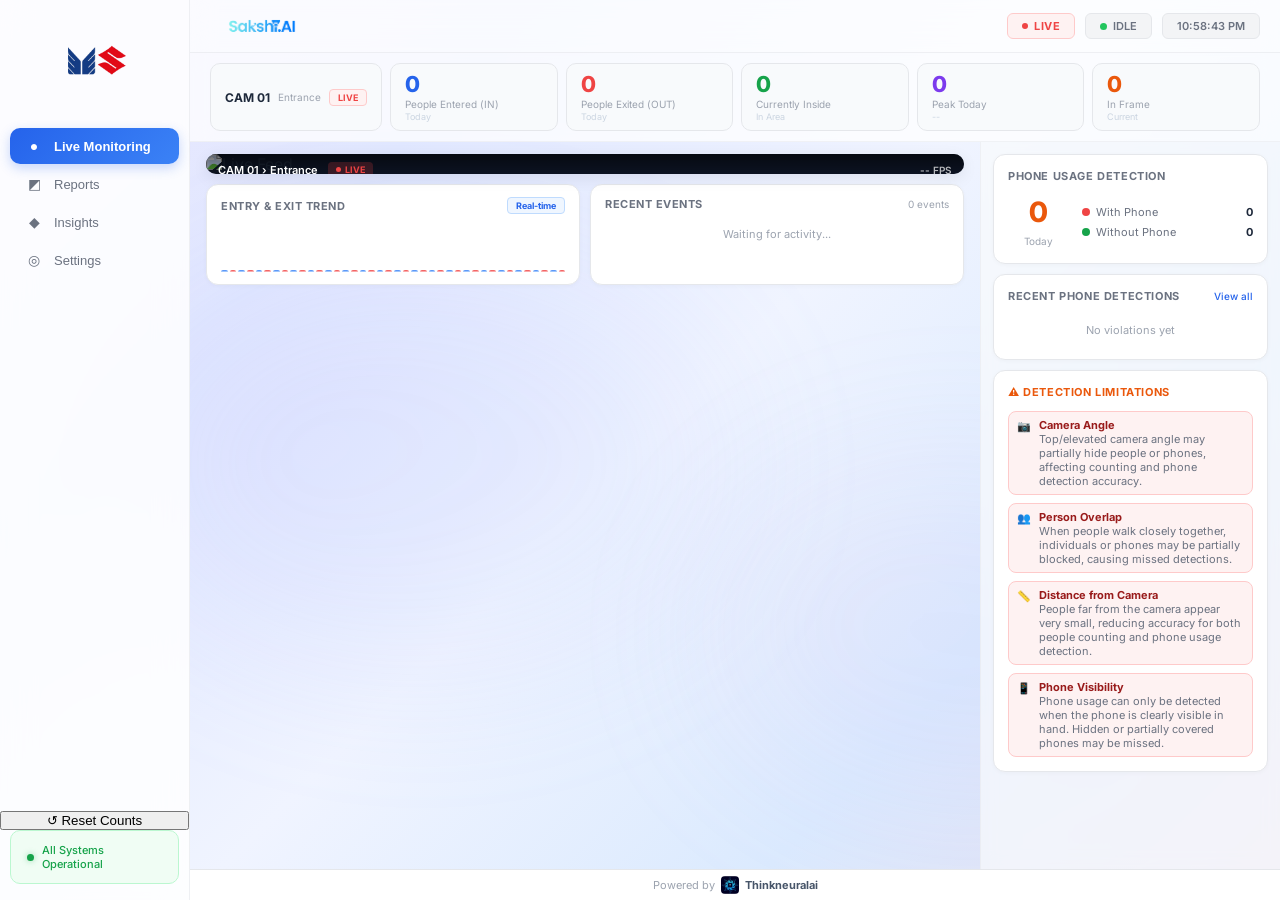
==== commit a224e42c: "Last" ====
--- a/templates/index.html
+++ b/templates/index.html
@@ -231,23 +231,32 @@
 
         <!-- Violation Log Table -->
         <div style="background:#fff;border-radius:12px;padding:16px;border:1px solid #E5E7EB">
-          <div style="display:flex;align-items:center;justify-content:space-between;margin-bottom:12px">
+          <div style="display:flex;align-items:center;justify-content:space-between;margin-bottom:8px">
             <div style="font-size:13px;font-weight:700;color:#1E293B">📱 Phone Violation Log</div>
             <div id="rptViolCount" style="font-size:10px;color:#9CA3AF">0 violations recorded</div>
+          </div>
+          <!-- Bulk-delete toolbar — hidden until items are selected -->
+          <div id="violSelectToolbar" style="display:none;align-items:center;gap:10px;margin-bottom:8px;padding:8px 12px;background:#FEF2F2;border-radius:8px;border:1px solid #FECACA">
+            <span id="violSelectedCount" style="font-size:12px;font-weight:600;color:#EF4444">0 selected</span>
+            <button onclick="deleteSelectedViolations()" style="padding:5px 14px;background:#EF4444;color:#fff;border:none;border-radius:6px;font-size:12px;font-weight:600;cursor:pointer">Delete Selected</button>
+            <button onclick="_selectedViolations.clear();refreshReports();" style="padding:5px 10px;background:#fff;color:#6B7280;border:1px solid #E5E7EB;border-radius:6px;font-size:12px;cursor:pointer">Clear</button>
           </div>
           <div id="rptViolTable" style="max-height:300px;overflow-y:auto">
             <table style="width:100%;border-collapse:collapse;font-size:12px">
               <thead style="position:sticky;top:0;background:#F8FAFC;z-index:1">
                 <tr>
+                  <th style="padding:10px 12px;text-align:center;color:#6B7280;font-weight:600;border-bottom:2px solid #E5E7EB;width:36px">
+                    <input type="checkbox" id="violSelectAll" onchange="_toggleSelectAll(this)" style="width:14px;height:14px;cursor:pointer;accent-color:#EF4444">
+                  </th>
                   <th style="padding:10px 12px;text-align:left;color:#6B7280;font-weight:600;border-bottom:2px solid #E5E7EB">#</th>
                   <th style="padding:10px 12px;text-align:left;color:#6B7280;font-weight:600;border-bottom:2px solid #E5E7EB">Timestamp</th>
                   <th style="padding:10px 12px;text-align:center;color:#6B7280;font-weight:600;border-bottom:2px solid #E5E7EB">Frame</th>
-                  <th style="padding:10px 12px;text-align:center;color:#6B7280;font-weight:600;border-bottom:2px solid #E5E7EB">Snapshots</th>
+                  <th style="padding:10px 12px;text-align:center;color:#6B7280;font-weight:600;border-bottom:2px solid #E5E7EB">Snapshot</th>
                   <th style="padding:10px 12px;text-align:center;color:#6B7280;font-weight:600;border-bottom:2px solid #E5E7EB">Action</th>
                 </tr>
               </thead>
               <tbody id="rptViolBody">
-                <tr><td colspan="4" style="padding:20px;text-align:center;color:#9CA3AF">No violations recorded yet</td></tr>
+                <tr><td colspan="6" style="padding:20px;text-align:center;color:#9CA3AF">No violations recorded yet</td></tr>
               </tbody>
             </table>
           </div>
